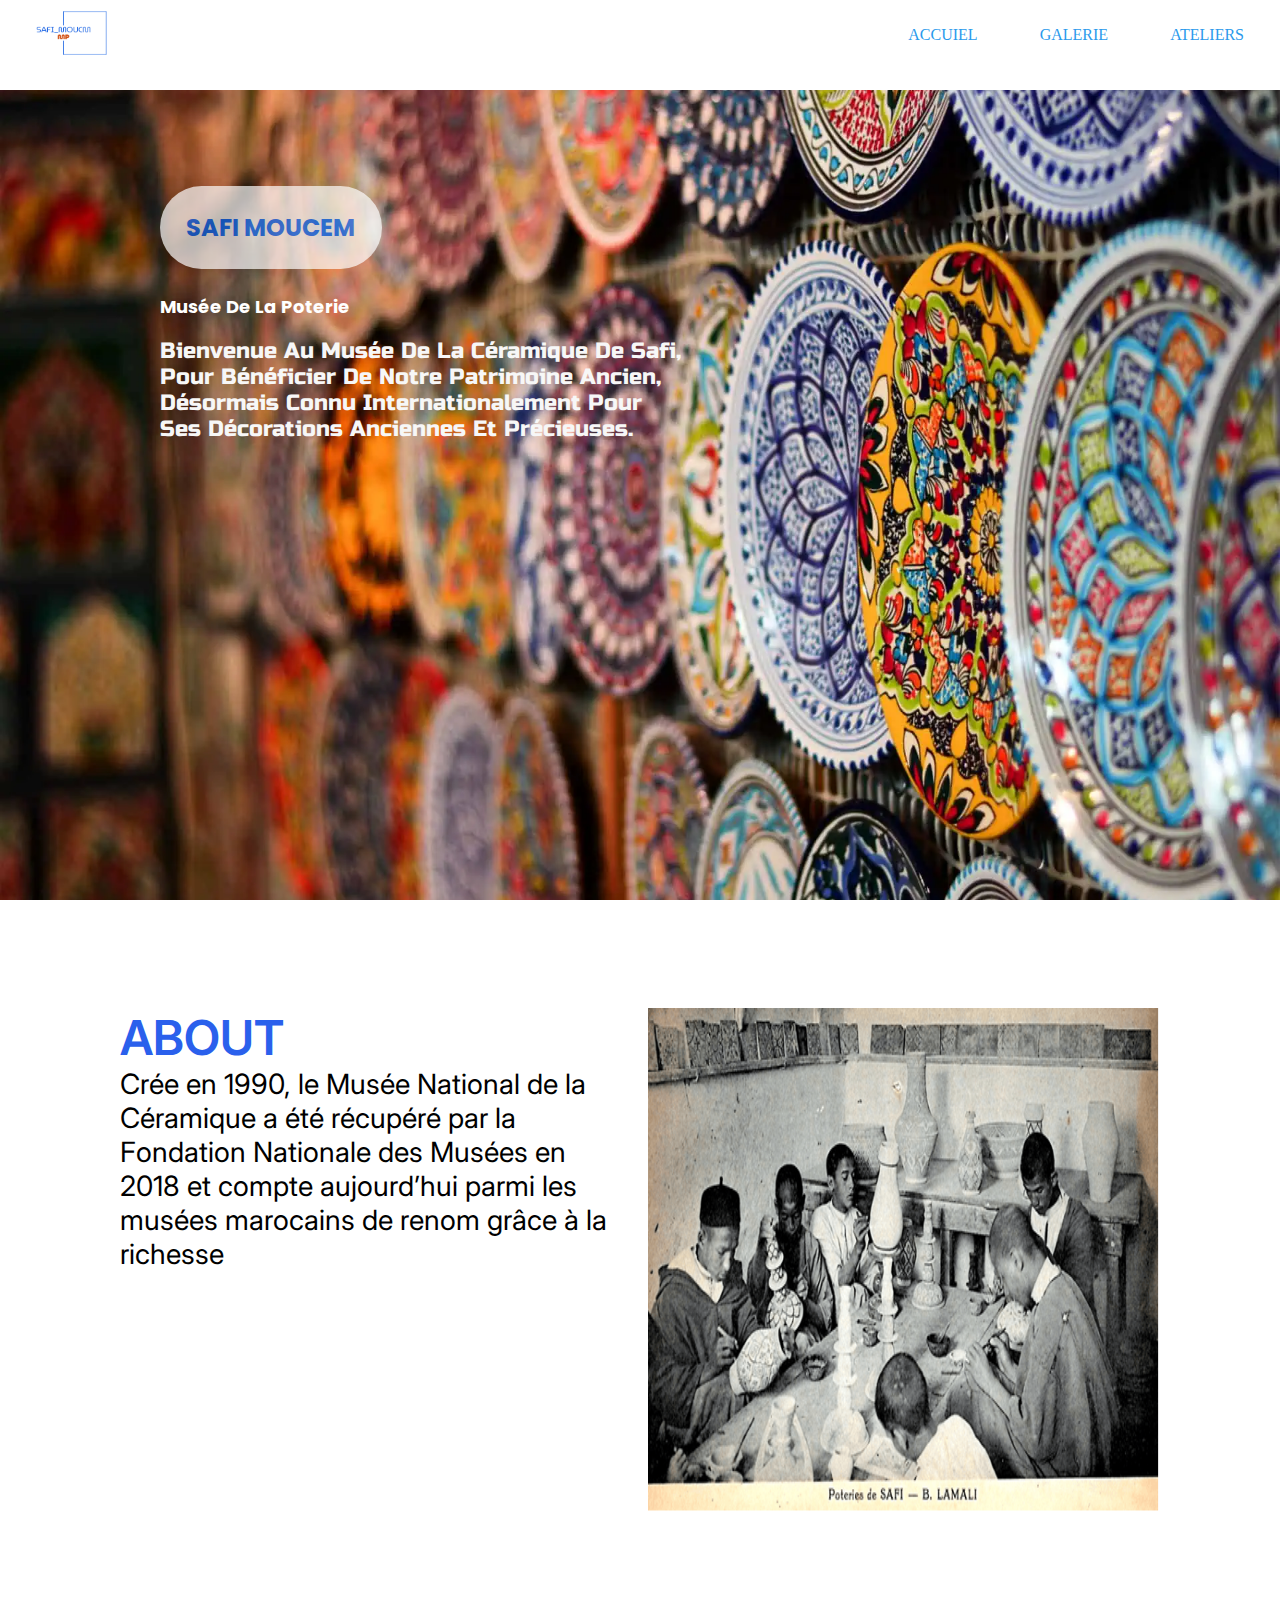
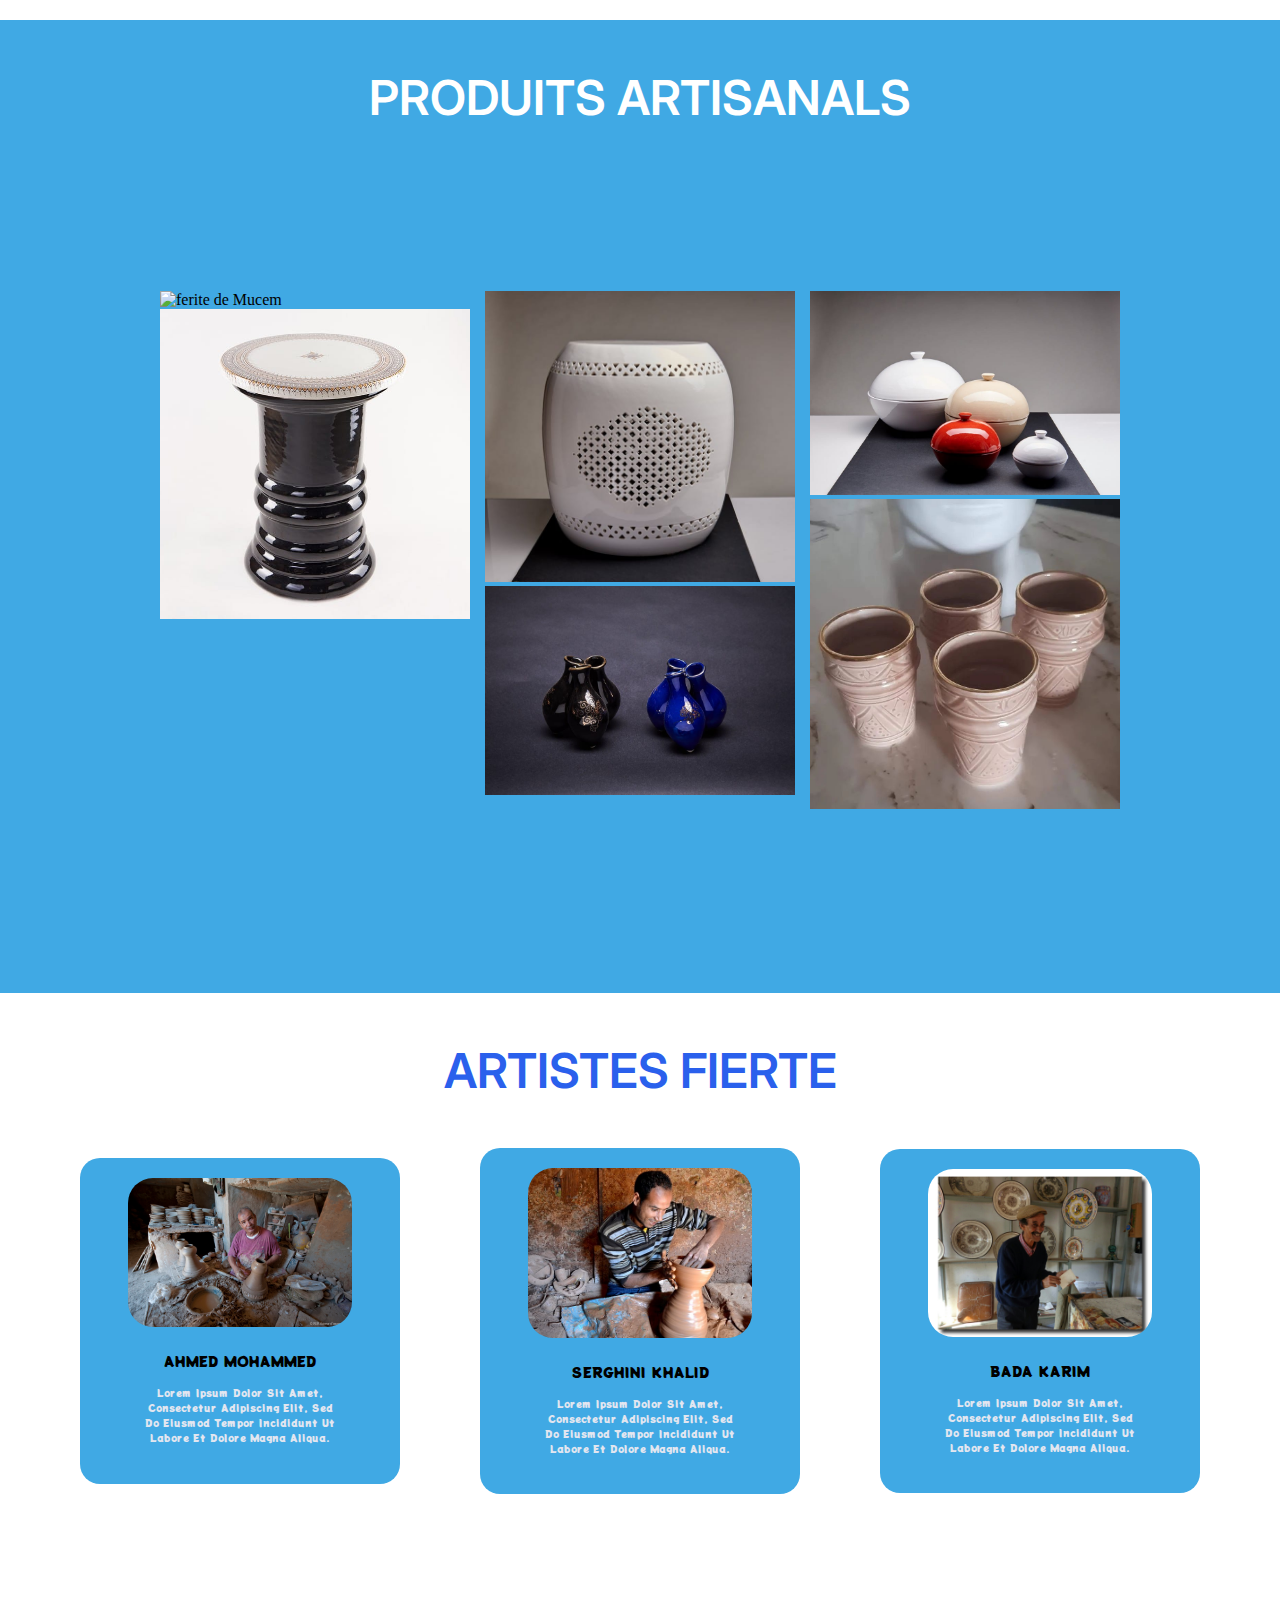
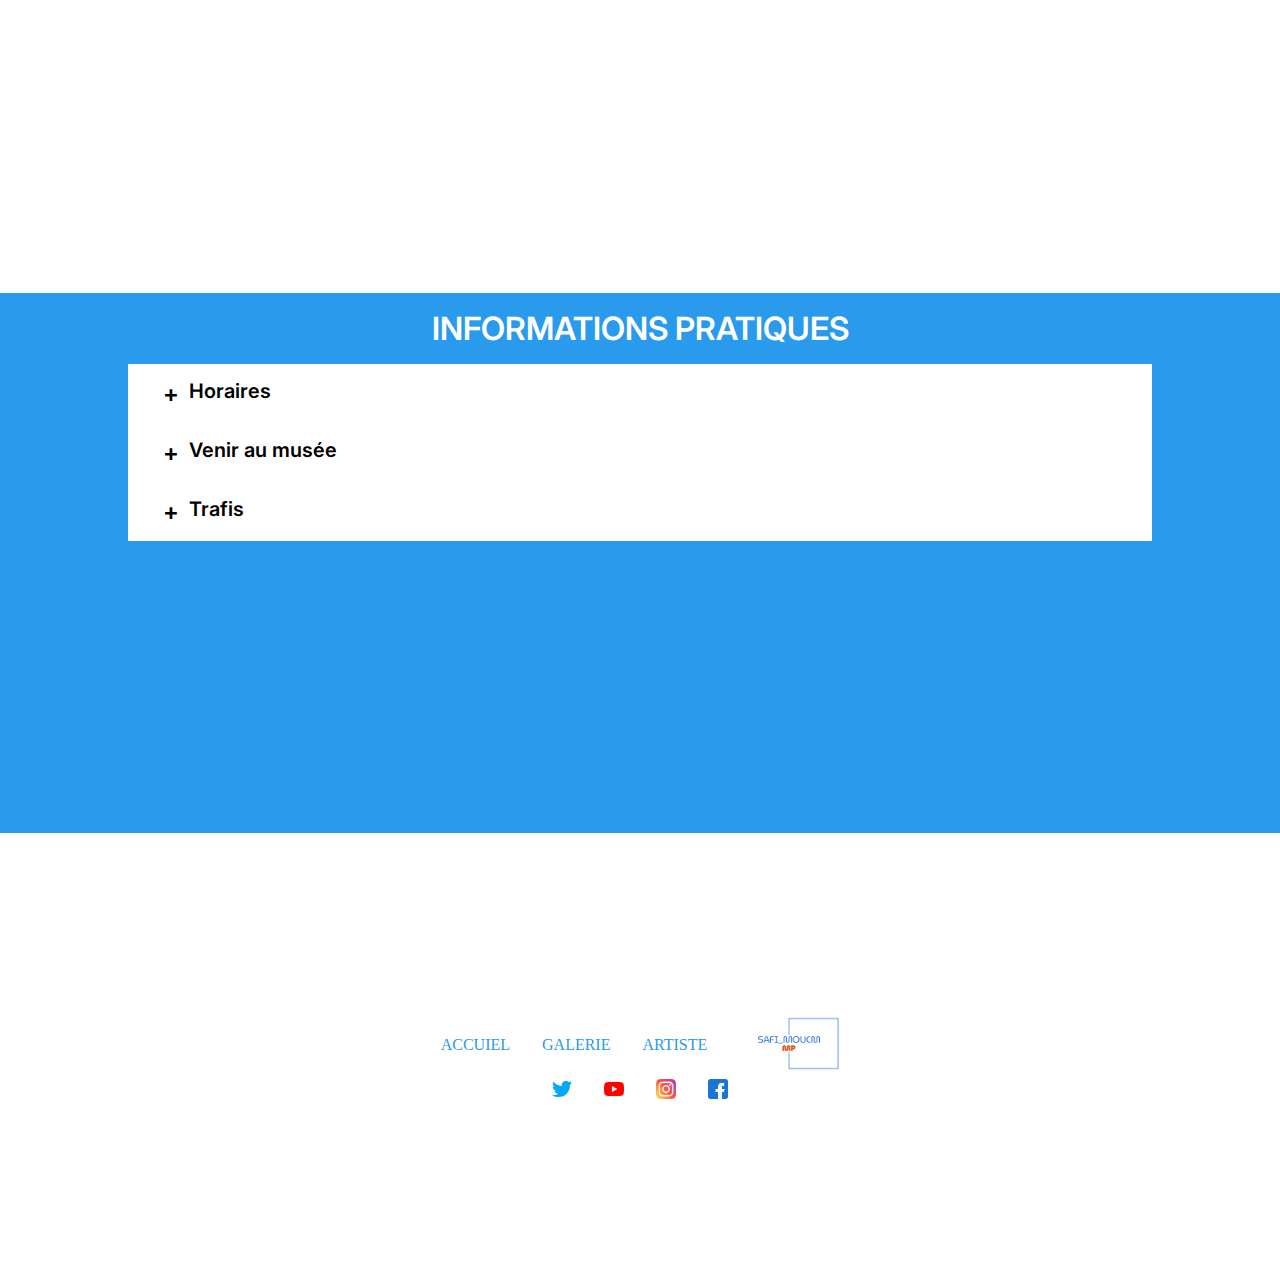
==== index.html @ 305fe62e "feist" ====
<!DOCTYPE html>
<html lang="en">
  <head>
    <meta charset="UTF-8" />
    <link rel="shortcut icon" href="IMG/logo.png" type="image/x-icon">
    <meta name="viewport" content="width=device-width, initial-scale=1.0" />
    <title>safi_MUCEM</title>
    <link rel="stylesheet" href="css/style.css" />
    <link
      href="https://fonts.googleapis.com/css?family=Inter"
      rel="stylesheet"
    />
    <link href='https://fonts.googleapis.com/css?family=Russo One' rel='stylesheet'>
    <link
      href="https://fonts.googleapis.com/css?family=Potta One"
      rel="stylesheet"
    />
  </head>
  <body>
    <!-- header -->
    <header>
      <nav class="navbar">
        <a href="#" class="nav-logo"
          ><img src="IMG/logo.png" alt="logo SAFI_MUCEM"
        /></a>
        <ul class="nav-menu">
          <li class="nav-item"><a href="index.html" class="nav-link">ACCUIEL</a></li>
          <li class="nav-item"><a href="galerie.html" class="nav-link">GALERIE</a></li>
          <li class="nav-item"><a href="attelier.html" class="nav-link">ATELIERS</a></li>
        </ul>
        <div class="hamburger">
          <span class="bar"></span>
          <span class="bar"></span>
          <span class="bar"></span>
        </div>
      </nav>
    </header>
    <!-- fin header -->
    <!-- section hero -->
    <section class="hero">
      <div class="container">
        <h1>SAFI MOUCEM</h1>
        <p>Musée de la Poterie</p>
        <p class="paragraphe">
            Bienvenue au Musée de la Céramique de Safi, pour bénéficier de notre patrimoine ancien,
             désormais connu internationalement pour ses décorations anciennes et précieuses.
        </p>
      </div>
    </section>
    <!-- fin section hero -->
    <!-- About -->
    <section class="About">
      <div>
        <h2>ABOUT</h2>
        <p class="about-1">
          Crée en 1990, le Musée National de la Céramique a été récupéré par la
          Fondation Nationale des Musées en 2018 et compte aujourd’hui parmi les
          musées marocains de renom grâce à la richesse
        </p>
      </div>
      
          <img src="IMG/safi_a.png" alt="Images de Artiste " />
      
    </section>
    <!-- fin About -->
    <!-- PRODUITS  ARTISANALS -->
    <section class="product">
      <h2>PRODUITS ARTISANALS</h2>
     
        <div class="container">
          <div class="imaageproduct">
              <img src="IMG/Coupe-à-Fruit-OR-XXX.jpg" alt="ferite de Mucem" >
              <img src="IMG/Mini-Table.jpg" alt="ferite de Mucem">
              <img src="IMG/Tabouret-Ajouré.jpg" alt="ferite de Mucem">
              <img src="IMG/Porte-Stylo-en-Or.jpg" alt="ferite de Mucem">
              <img src="IMG/Boite-de-Décoration.jpg"alt="ferite de Mucem" >
              <img src="IMG/ferite.jpg" alt="ferite de Mucem" >
          </div>
         </div>
     
    </section>
    <!-- fin PRODUITS  ARTISANALS -->
    <!-- ARTISTES FIERTE -->
    <section class="Artiste">
      <h2>ARTISTES FIERTE</h2>
      <div class="container-artiste">
        <div class="arts1">
          <img src="IMG/artiste 2.jpg" alt="Artiste Ahmed mohammed" />
          <h3>AHMED MOHAMMED</h3>
          <p>
            Lorem ipsum dolor sit amet, consectetur adipiscing elit, sed do
            eiusmod tempor incididunt ut labore et dolore magna aliqua.
          </p>
        </div>
        <div class="arts1">
          <img src="IMG/artiste.jpg" alt="Artiste Ahmed mohammed" />
          <h3>SERGHINI KHALID</h3>
          <p>
            Lorem ipsum dolor sit amet, consectetur adipiscing elit, sed do
            eiusmod tempor incididunt ut labore et dolore magna aliqua.
          </p>
        </div>
        <div class="arts1">
          <img src="IMG/artiste3.JPG" alt="Artiste Ahmed mohammed" />
          <h3>BADA KARIM</h3>
          <p>
            Lorem ipsum dolor sit amet, consectetur adipiscing elit, sed do
            eiusmod tempor incididunt ut labore et dolore magna aliqua.
          </p>
        </div>
      </div>
    </section>
    <!-- fin section ARTISTE -->
    <!--INFORMATIONS PRATIQUES  -->
    <section class="informatique">
      <h2>INFORMATIONS PRATIQUES</h2>
      <div class="accordion">
        <ul>
          <li>
            <input type="checkbox" name="accordion" id="frist" />
            <label for="frist">Horaires</label>
            <div class="content">
              <p>Ouvert du lundi au dimanche, de 10h à 18h. Fermé mardi.</p>
            </div>
          </li>
          <li>
            <input type="checkbox" name="accordion" id="second" />
            <label for="second">Venir au musée</label>
            <div class="content">
              <p>Rue Al Medina El Mounawara, Safi</p>
            </div>
          </li>
          <li>
            <input type="checkbox" name="accordion" id="there" />
            <label for="there">Trafis</label>
            <div class="content">
              <p>
                20 Dh pour les adultes <br />
                3 Dh pour les enfants <br />
                10 Dh pour les jeunes et les étudiants.
              </p>
            </div>
          </li>
        </ul>
      </div>
    </section>
    <!-- fin INFORMATIONS PRATIQUES -->
    <footer>
      <div class="content-footer">
        <div class="links">
          <div class="link">
            <a href="index.html">ACCUIEL</a>
          </div>
          <div class="link">
            <a href="galerie.html">GALERIE</a>
          </div>
          <div class="link">
            <a href="attelier.html">ARTISTE</a>
          </div>
          <div class="link">
            <a href=""><img src="IMG/logo.png" width="100" alt="Logo safi_MUCEM" /></a>
          </div>
        </div>
        <div class="socialmedia">
          <div class="icons">
            <img src="icons/twitter.png" alt="twiter" />
           
          </div>
          <div class="icons">
            <img src="icons/youtube.png" alt="twiter" />
          </div>
          <div class="icons">
            <img src="icons/instagram.png" alt="twiter" />
          </div>
          <div class="icons">
            <img src="icons/facebook.png" alt="twiter" />
          </div>
        </div>
      </div>
    
    </footer>
      <!-- fin footer -->
  </body>
</html>
---- css/style.css ----
@import url('https://fonts.googleapis.com/css2?family=Acme&family=Lexend:wght@700&family=PT+Serif&family=Poppins:ital,wght@0,300;0,400;0,700;1,400;1,600;1,700&display=swap');
*{
    margin: 0;
    padding: 0;
    box-sizing: border-box;
}
/* header */
header {

    background-color: #ffff;
}
nav ul li {
    list-style: none;
}
a{
    color: #2A9AEC;
    text-decoration: none;
}
.navbar{
    min-height:70px ;
    display: flex;
    justify-content: space-between;
    align-items: center;
    padding: 0 1.25em;

}
.nav-logo img{
width: 10%;
}
.nav-menu{
    display: flex;
    justify-content: space-between;
    align-items: center;
    gap: 1.88em;
    /* background-color: #fff; */
}
nav ul li a {
    transition:  0.7s ease-in-out;
    padding: 8px 1em; 
}


.hamburger{
    display: none;
    cursor: pointer;
}
.bar{
    display: block;
    width: 25px;
    height: 3px;
    margin: 5px auto;
    -webkit-transition:all 0.3s ease-in-out;
    transition: all 0.3s ease-in-out;
    background-color:#40A9E4;
}

    /* section hero */
    .hero{
        /* background-image:linear-gradient(rgb(0,0,0,0.4),rgb(0,0,0,0.8)),url(IMG/rabat-souk.webp); */
         background-image: url(/IMG/rabat-souk.webp);
        background-repeat: no-repeat;
        background-size: cover;
        background-position: center;
        width: 100%;
        height: 90vh;
        
     
       
    }
    .container{
     /* background-color: #2A9AEC; */
     padding:6em 4em;

 
    }
    .container h1{
        display: inline-block;
            color: #0B6DFF;
            font-family:'Poppins';
            font-size: 1.5em;
            font-weight: 700;
            text-transform: capitalize;
            border-radius: 81px;
            opacity: 0.69; 
            background: #FFF;
           padding: 1em 1.1em;
            margin-bottom: 1em;
    }
    .container p{
        color: #FFF;
        font-family: 'Poppins';
        font-size: 18px;
        font-weight: 700;
        text-transform: capitalize;
        margin-bottom: 1em;
    }
    .container .paragraphe{
        color: #F7F7F7;
        font-family: 'Russo One';
        font-size: 22px;
        font-weight: 400;
        text-transform: capitalize;
        width: 527px;
                
    }
/* About */
.About{
    width: 100%;
    height: 80vh;
    display: flex;
    justify-content: center;
    align-items: center;
    gap: 1rem;
}
.About div{
    width: 40%;
    height: 70%;
}
.About div p {
   
    color: #000;
    font-family: Inter;
    font-size: 28px;
    font-style: normal;
    font-weight: 400;
    line-height: normal;
    
}
.About div h2{
    color: #2A60EC;
    font-family: 'Inter';
    font-size: 3em;
    font-weight: 600;
}


.About img{

    display: block;
    width: 40%;
    height: 70%;
} 
/* PRODUITS  ARTISANALS   */
.product{
    width: 100%;
    height: auto;
    background-color:#40A9E4 ;
   padding-bottom: 5%;
}
.product h2{
    text-align: center;
    color: #ffff;
    font-family: 'Inter';
    font-size: 3em;
    font-weight: 600;
    padding-top: 1em;
    padding-bottom: 1em;

}
.container{
    max-width:  85%;
    margin: 20px auto;
}
.container .imaageproduct{
    columns: 3 250px;
    gap:15px;
}
.container  .imaageproduct img{
    width: 100%;
} 




/* Artiste */
.Artiste{
    width: 100%;
    height: 100vh;

}
.Artiste h2{
    text-align: center;
    color: #2A60EC;
    font-family: 'Inter';
    font-size: 3em;
    font-weight: 600;
    padding: 1em 0;
    
   
}
.container-artiste{
    display: flex;
    justify-content: space-evenly;
    align-items: center;
    flex-wrap: wrap;

}
.container-artiste .arts1{
    background-color: #40A9E4;
    text-align: center;
    border-radius: 20px;
    width: 25%;
}
.container-artiste .arts1 img{
    width: 70%;
    border-radius: 25px;
    margin: 20px auto;
   
}
.container-artiste .arts1 h3{
    color: #000;
    font-family: Potta One;
    font-size: 14px;
    font-weight: 400;
    text-transform: capitalize;
    margin-bottom: 1em;
}
.container-artiste .arts1 p{
    color: #E2E6F0;
    font-family:'Potta One';
    font-size: 10px;
    font-weight: 400;
    text-transform: capitalize;
    width: 200px;
    margin:0 auto ;
    padding-bottom: 12%;
}
/* INFORMATIONS PRATIQUES */
.informatique{
    background-color: #2A9AEC;
     height: 60vh; 
    width: 100%;
 
}
.informatique h2{
    color: #FFF;
    text-align: center;
    font-family: 'Inter';
    font-size: 2em;
    font-weight: 600;
    padding: 0.5em;
   
}
.accordion{
    background-color: #FFF;
    width: 80%;
    margin: 0 auto;
}
.accordion li{
    list-style: none;
    width: 100%;
    padding: 15px;
}
.accordion li label {
    color: #000;
    font-family: 'Inter';
    font-size: 20px;
    font-weight: 600;
    padding: 0 20px;
    display: flex;
     cursor: pointer;
}
.accordion li  label::before{
    content: '+';
    margin-right: 10px;
    font-size: 24px;
    font-weight: 600;
}
input[type="checkbox"]{
display: none;
}
.accordion .content {
color: #000;
font-family: 'Inter';
font-size: 12px;
font-weight: 600;
max-height: 0;
overflow: hidden;
transition: max-height 0.2s, padding 0.5s;
}

.accordion input[type="checkbox"]:checked + label + .content {
max-height: 400px;
padding: 10px 10px 20px;
}
.accordion input[type="checkbox"]:checked + label::before{
content: '-';
}
/* fin informatique */
/* footer */
footer{
    width: 100%;
    height: 50vh;
    display: flex;
     justify-content: center;
     align-items: center;
}

.content-footer .links{
 display: flex;
 justify-content: center;
 gap: 32px;
 align-items: center;

}

.socialmedia {
    display: flex;
    align-items: center;
    justify-content: center;
    gap: 2em;
}
 .socialmedia .icons img{
        width: 20px;
    }
    @media (max-width: 768px)     {
           /* NAV */
        .hamburger{
            display: block;
        }
        /* .hamburger.active .bar:nth-child(2){
            opacity: 0;
        }
        .hamburger.active .bar:nth-child(1){
         transform: translateY(8px) rotate(45deg);
        }
        .hamburger.active .bar:nth-child(3){
            transform: translateY(-8px) rotate(-45deg);
        } */
          .nav-menu {
            position: fixed;
            left: -100%;
            top: 70px;
            gap: 0;
            flex-direction: column;
            background-color: #262626;
            width: 100%;
            text-align: center;
            transition: 0.3s;
            z-index: 10000;
        }
        .nav-logo img{
            width: 25%;
            }
        .nav-item {
            margin:1em 0;
        }
    
        .nav-menu.active {
            left: 0;
        }
        /* HERO */
        .hero{
            background-image:linear-gradient(rgb(0,0,0,0.4),rgb(0,0,0,0.8)),url(/IMG/rabat-souk.webp);
               height: auto;
        }
        .container{
            /* background-color: #2A9AEC; */
            text-align: center;
            width: 100%;
           }
           .container h1{
            padding: 0.2em 0.4em;
            margin-bottom: 0.2em;
           }
           .container p{
            margin-bottom: 0.5em;
            font-size: 12px;
           }
           .container .paragraphe{
            font-size: 17px;
            /* padding-right: 33%; */
            width: auto;
                    
        }
           /* ABOUT */
           .About{
            flex-direction: column;
            height: auto;
            width: 100%;
            text-align: center;
           }
           .About div{
            width: 70%;
           
        }
        /* PRODUITS  ARTISANALS */
        .product{
            height: auto;
           padding-bottom: 2%;
        }
        .product h2{
         
            padding-bottom: 0;
        
        }
        .container{
            margin: 0 auto;
        }
     
     
        /* ARTISTE */
        .Artiste{
             
            height: auto;
            padding-bottom: 2%;
        
        }
        .Artiste h2{
            padding-bottom: 8px;
        }
        .container-artiste{
             flex-direction: column; 
            gap: 32px;
            width: 100%;
            
               
            
            
        }
        .container-artiste .arts1{
            width: 60%;

        }
        .container-artiste .arts1 p{
         
            font-size: 13px;
          
            width: 80%;
         
        }
          /* INFORMATIONS PRATIQUES */
    .informatique{
       
        height: auto;
        width: 100%;
        padding-bottom: 5%;
        margin: 5%  0;
    }
    /* footer */
    .content-footer .links{
        height: auto;
        flex-direction: column;
        margin-top: 2em;
        padding-top: 5em;
    
    }
    .socialmedia .icons{
        height: auto;
        padding-top: 1em;
        padding-bottom: 2em;
        margin-bottom: 1em;
    }
}
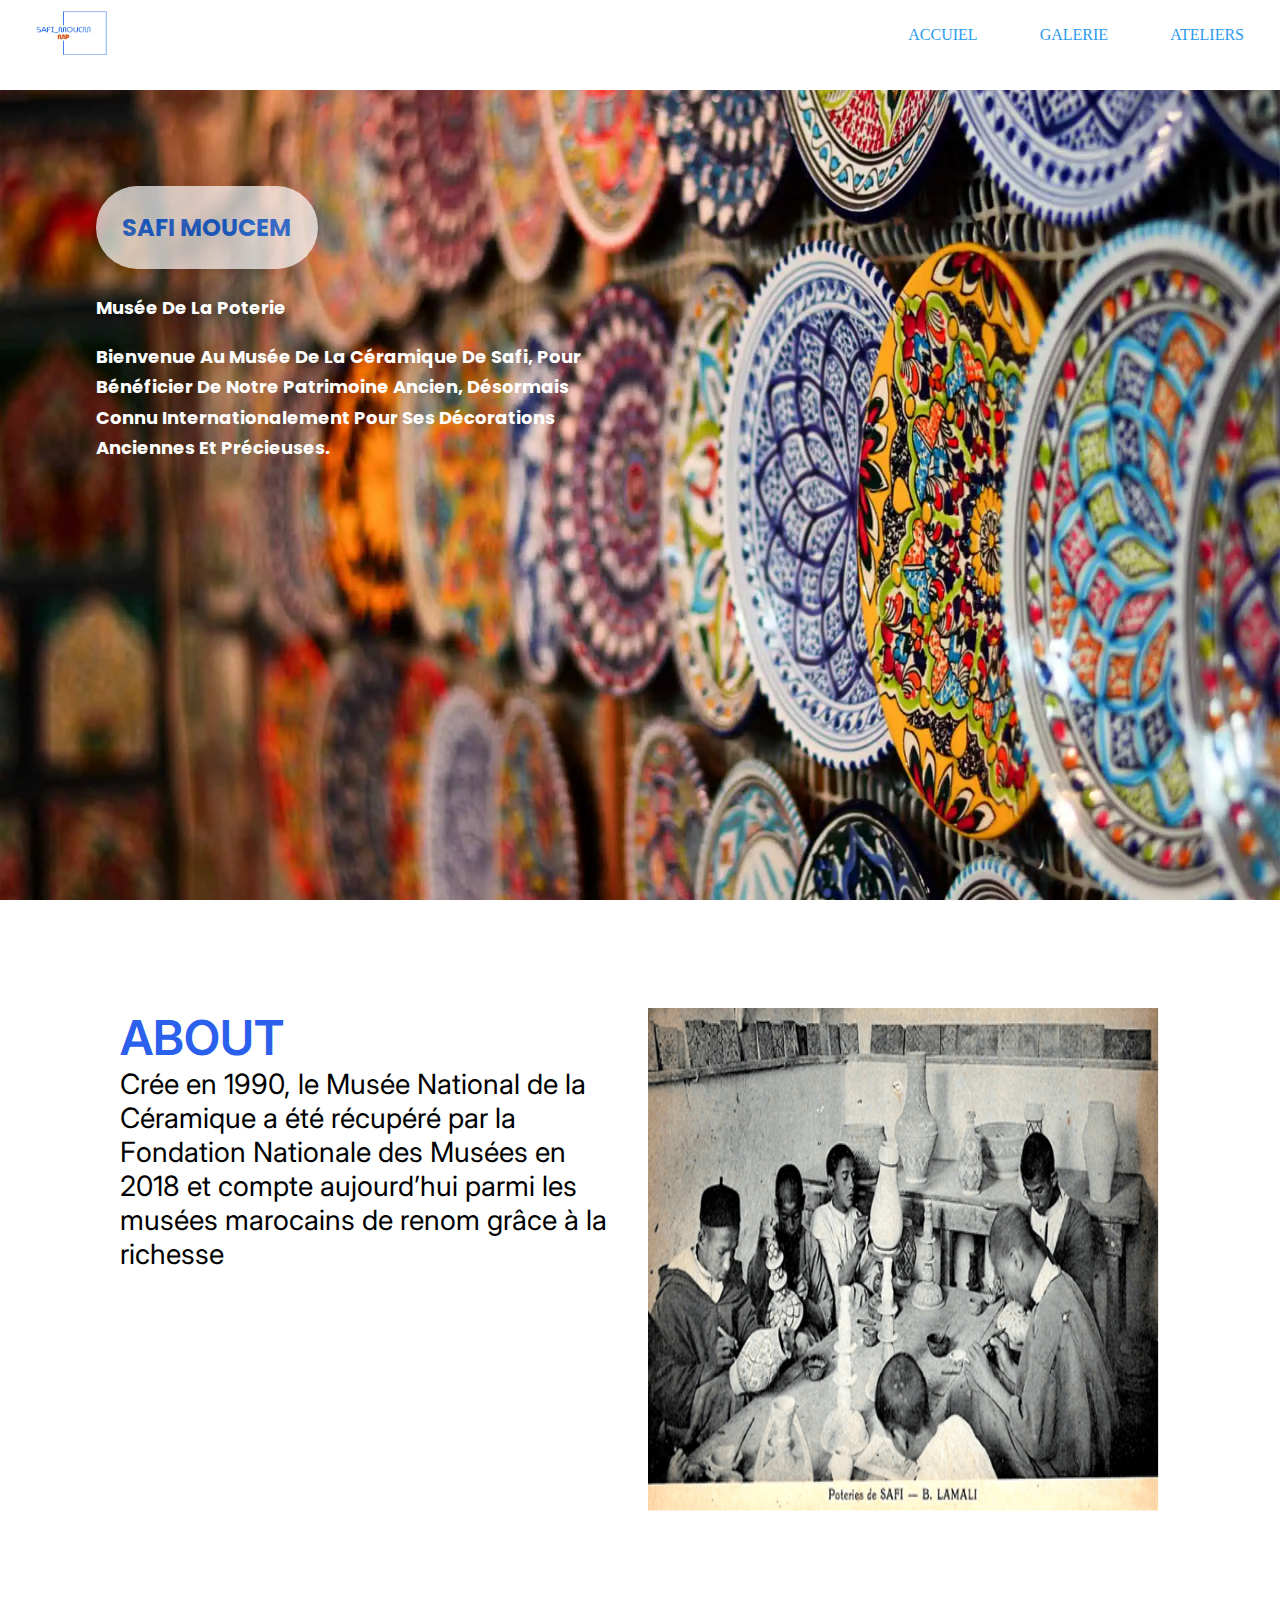
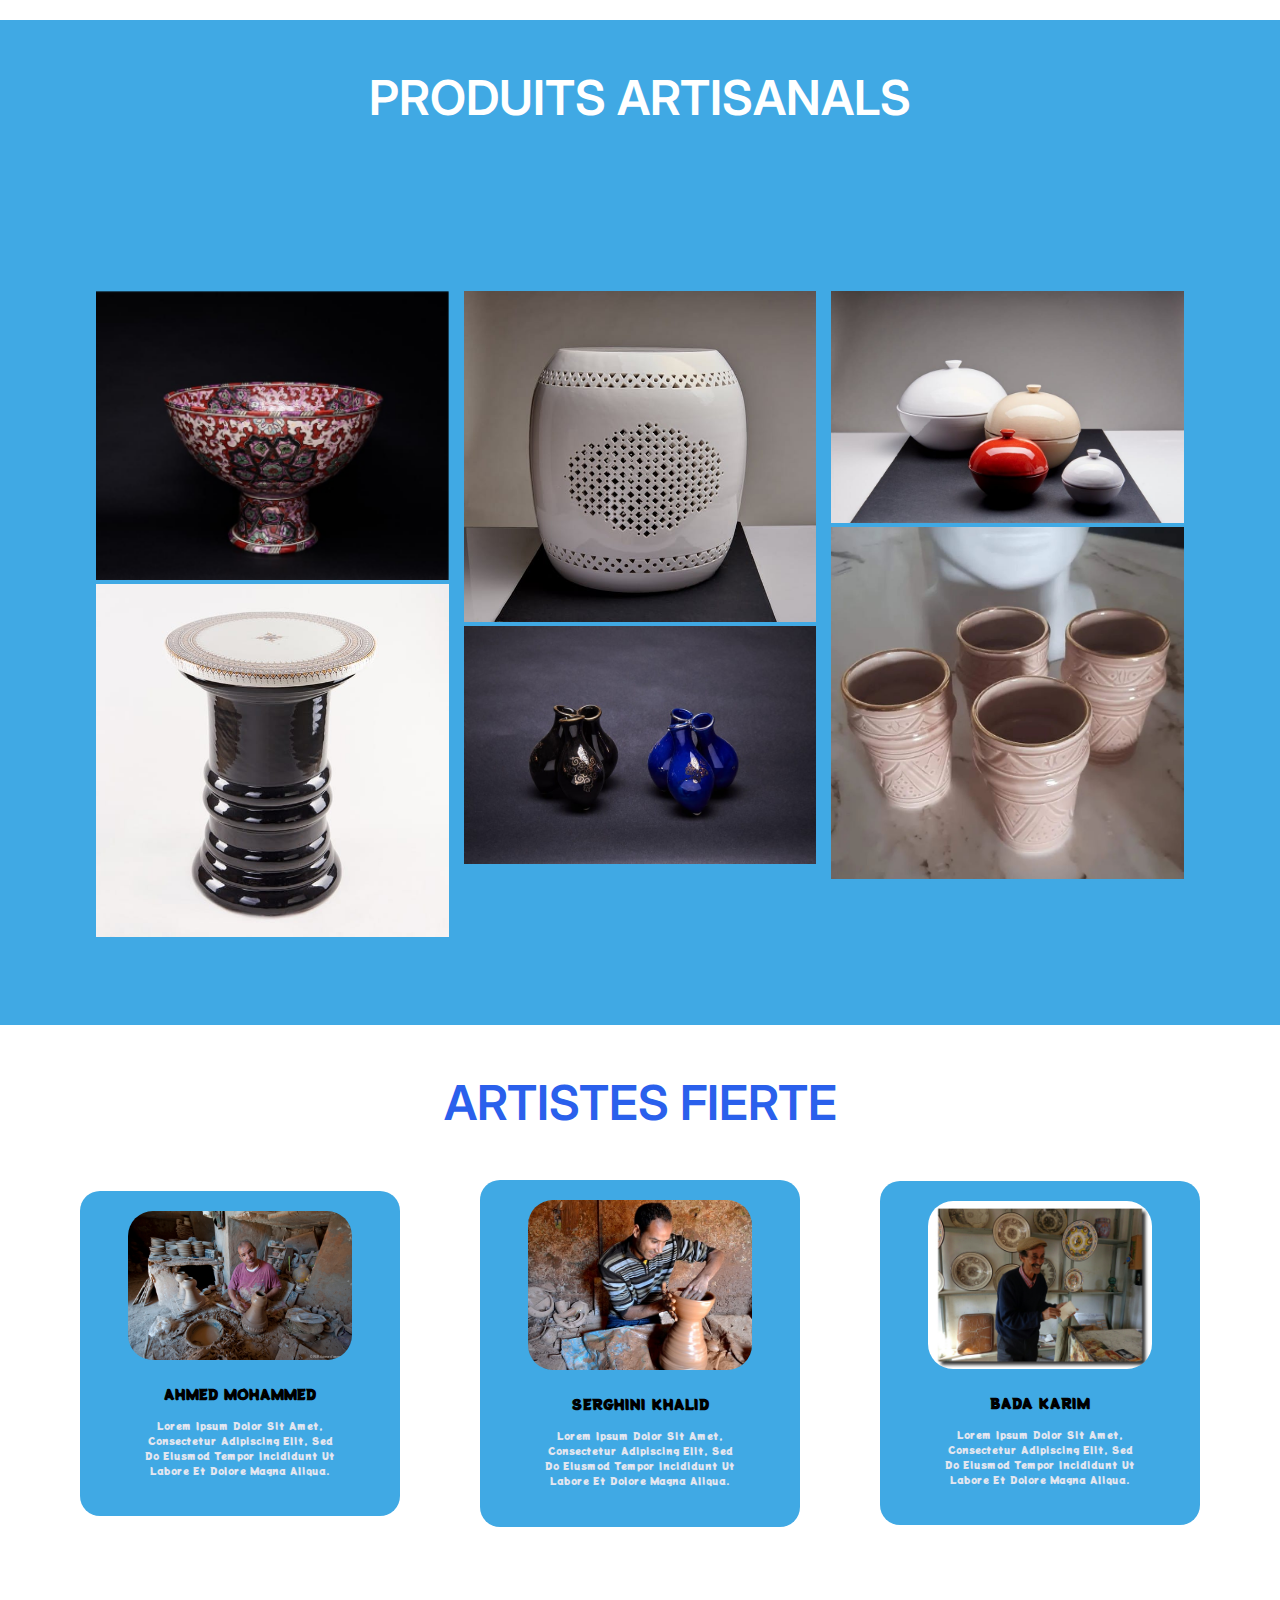
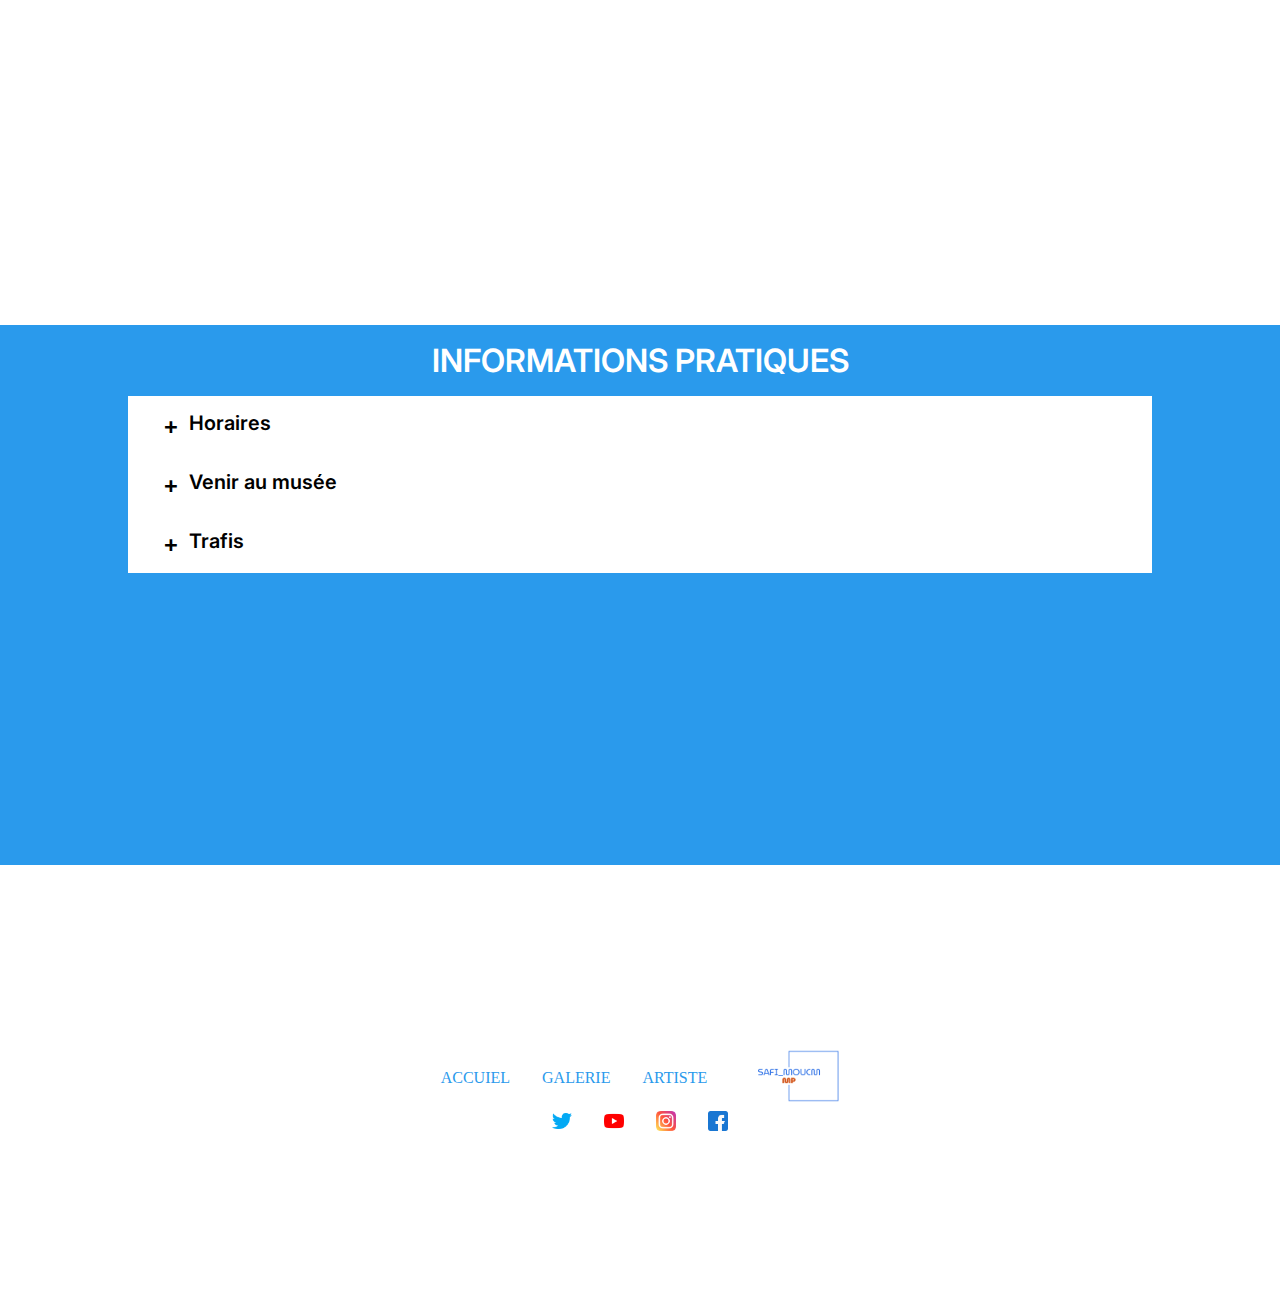
==== commit 7fea1ad9: "MODIFIER PAGES CSS" ====
--- a/index.html
+++ b/index.html
@@ -69,7 +69,7 @@
      
         <div class="container">
           <div class="imaageproduct">
-              <img src="IMG/Coupe-à-Fruit-OR-XXX.jpg" alt="ferite de Mucem" >
+              <img src="IMG/Coupe-à-Fruit-OR-XXXIMG.png" alt="ferite de Mucem" >
               <img src="IMG/Mini-Table.jpg" alt="ferite de Mucem">
               <img src="IMG/Tabouret-Ajouré.jpg" alt="ferite de Mucem">
               <img src="IMG/Porte-Stylo-en-Or.jpg" alt="ferite de Mucem">
--- a/css/style.css
+++ b/css/style.css
@@ -69,8 +69,8 @@
        
     }
     .container{
-     /* background-color: #2A9AEC; */
-     padding:6em 4em;
+
+     padding:6em 0 0;
 
  
     }
@@ -94,8 +94,9 @@
         font-weight: 700;
         text-transform: capitalize;
         margin-bottom: 1em;
-    }
-    .container .paragraphe{
+        line-height: 170%;
+    }
+ .paragraphe{
         color: #F7F7F7;
         font-family: 'Russo One';
         font-size: 22px;
@@ -193,7 +194,7 @@
     display: flex;
     justify-content: space-evenly;
     align-items: center;
-    flex-wrap: wrap;
+    /* flex-wrap: wrap; */
 
 }
 .container-artiste .arts1{
@@ -210,9 +211,9 @@
 }
 .container-artiste .arts1 h3{
     color: #000;
-    font-family: Potta One;
+    font-family:'Potta One';
     font-size: 14px;
-    font-weight: 400;
+    font-weight: 700;
     text-transform: capitalize;
     margin-bottom: 1em;
 }
@@ -352,13 +353,15 @@
         }
         /* HERO */
         .hero{
-            background-image:linear-gradient(rgb(0,0,0,0.4),rgb(0,0,0,0.8)),url(/IMG/rabat-souk.webp);
-               height: auto;
+            background-image:linear-gradient(rgb(0,0,0,0.4),rgb(0,0,0,0.8)),url(../IMG/rabat-souk.webp);
+               height: 80vh;
         }
         .container{
-            /* background-color: #2A9AEC; */
+           
+            padding: 7em 0 0;
             text-align: center;
             width: 100%;
+            height: 100%;
            }
            .container h1{
             padding: 0.2em 0.4em;
@@ -366,12 +369,13 @@
            }
            .container p{
             margin-bottom: 0.5em;
-            font-size: 12px;
-           }
-           .container .paragraphe{
+            font-size: 1em;
+           }
+         .paragraphe{
             font-size: 17px;
             /* padding-right: 33%; */
-            width: auto;
+            width: 80%;
+            margin: 0 auto;
                     
         }
            /* ABOUT */
@@ -383,15 +387,22 @@
            }
            .About div{
             width: 70%;
-           
-        }
+          
+        }
+        .About div h2{
+            padding: 1em 0 0.4em;
+            font-size: 2.8em;
+           }
+           .About img{
+            width: 70%;
+           }
         /* PRODUITS  ARTISANALS */
         .product{
             height: auto;
            padding-bottom: 2%;
         }
         .product h2{
-         
+            font-size: 2.8em;
             padding-bottom: 0;
         
         }
@@ -409,6 +420,8 @@
         }
         .Artiste h2{
             padding-bottom: 8px;
+
+            font-size: 2.8em;
         }
         .container-artiste{
              flex-direction: column; 
@@ -436,7 +449,11 @@
         height: auto;
         width: 100%;
         padding-bottom: 5%;
-        margin: 5%  0;
+        margin: 5% 0 0;
+    } 
+    .informatique h2 {
+        font-size: 2.5em;
+
     }
     /* footer */
     .content-footer .links{
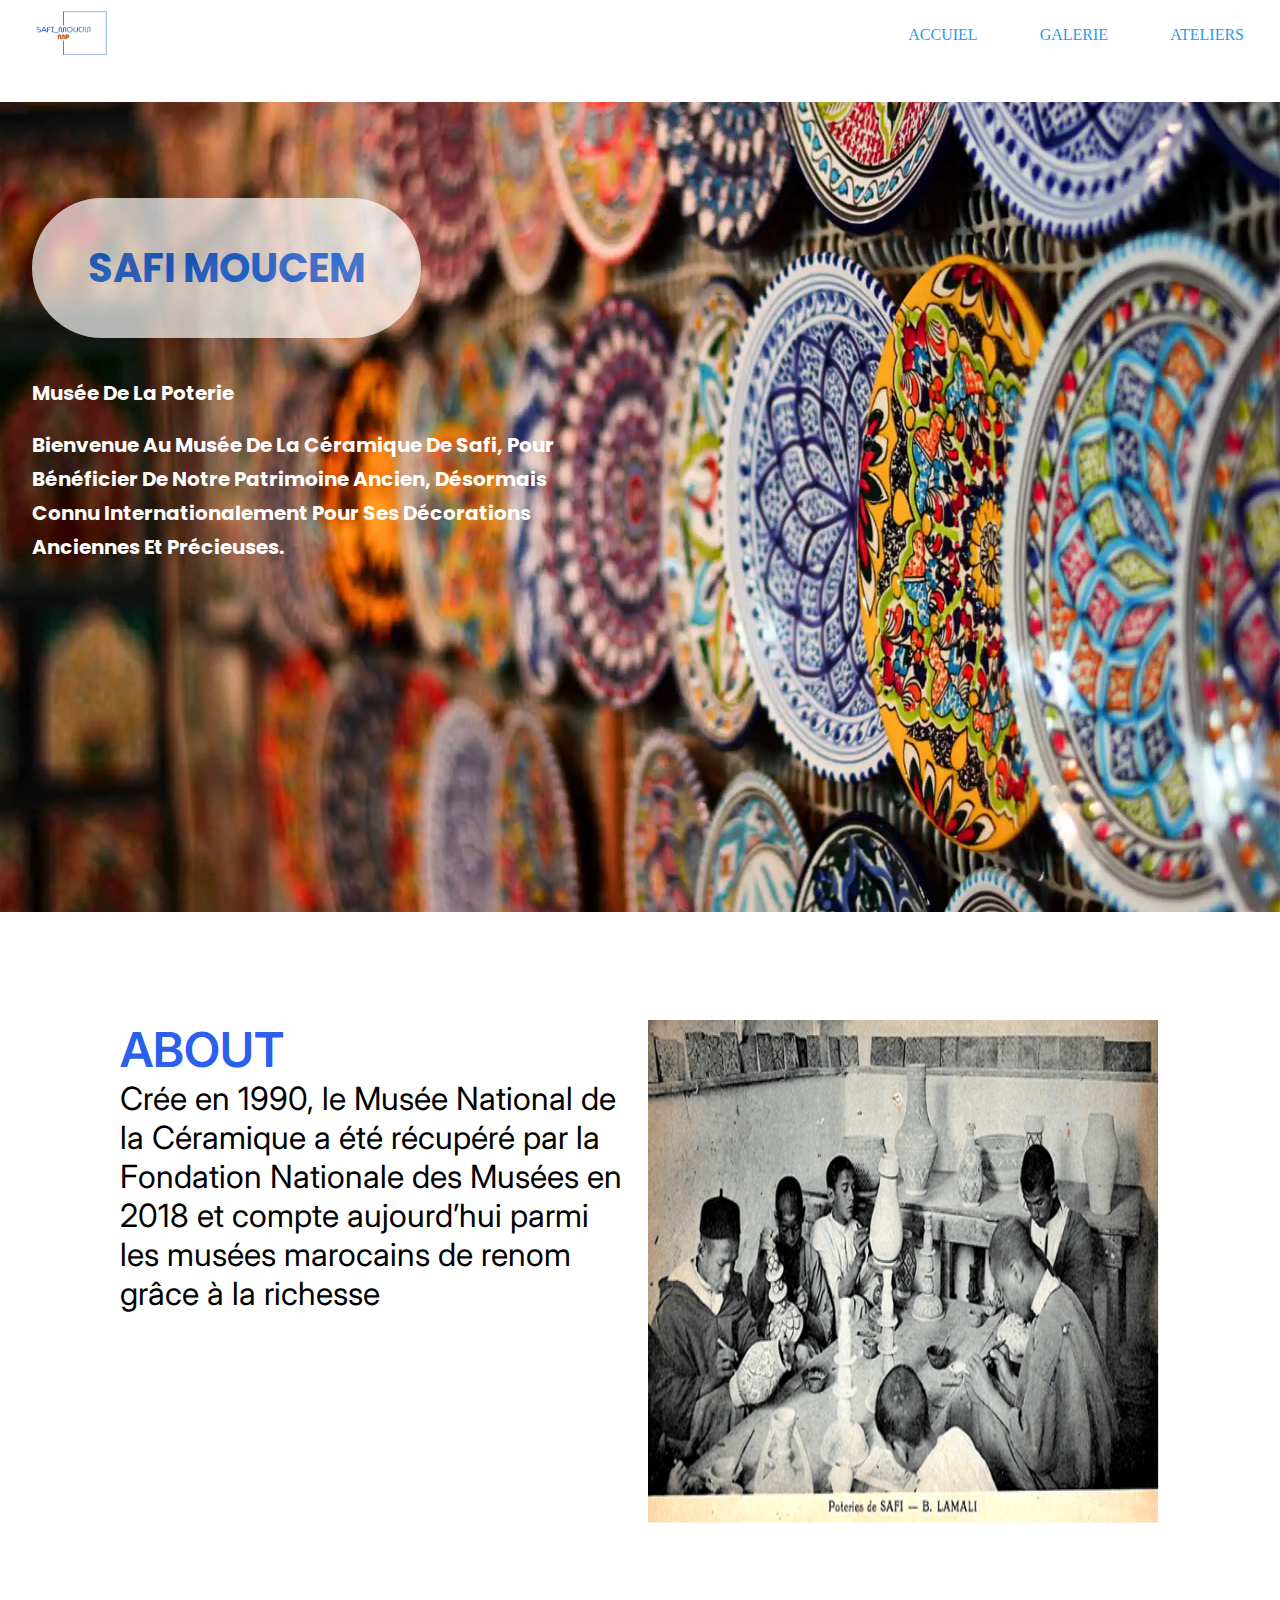
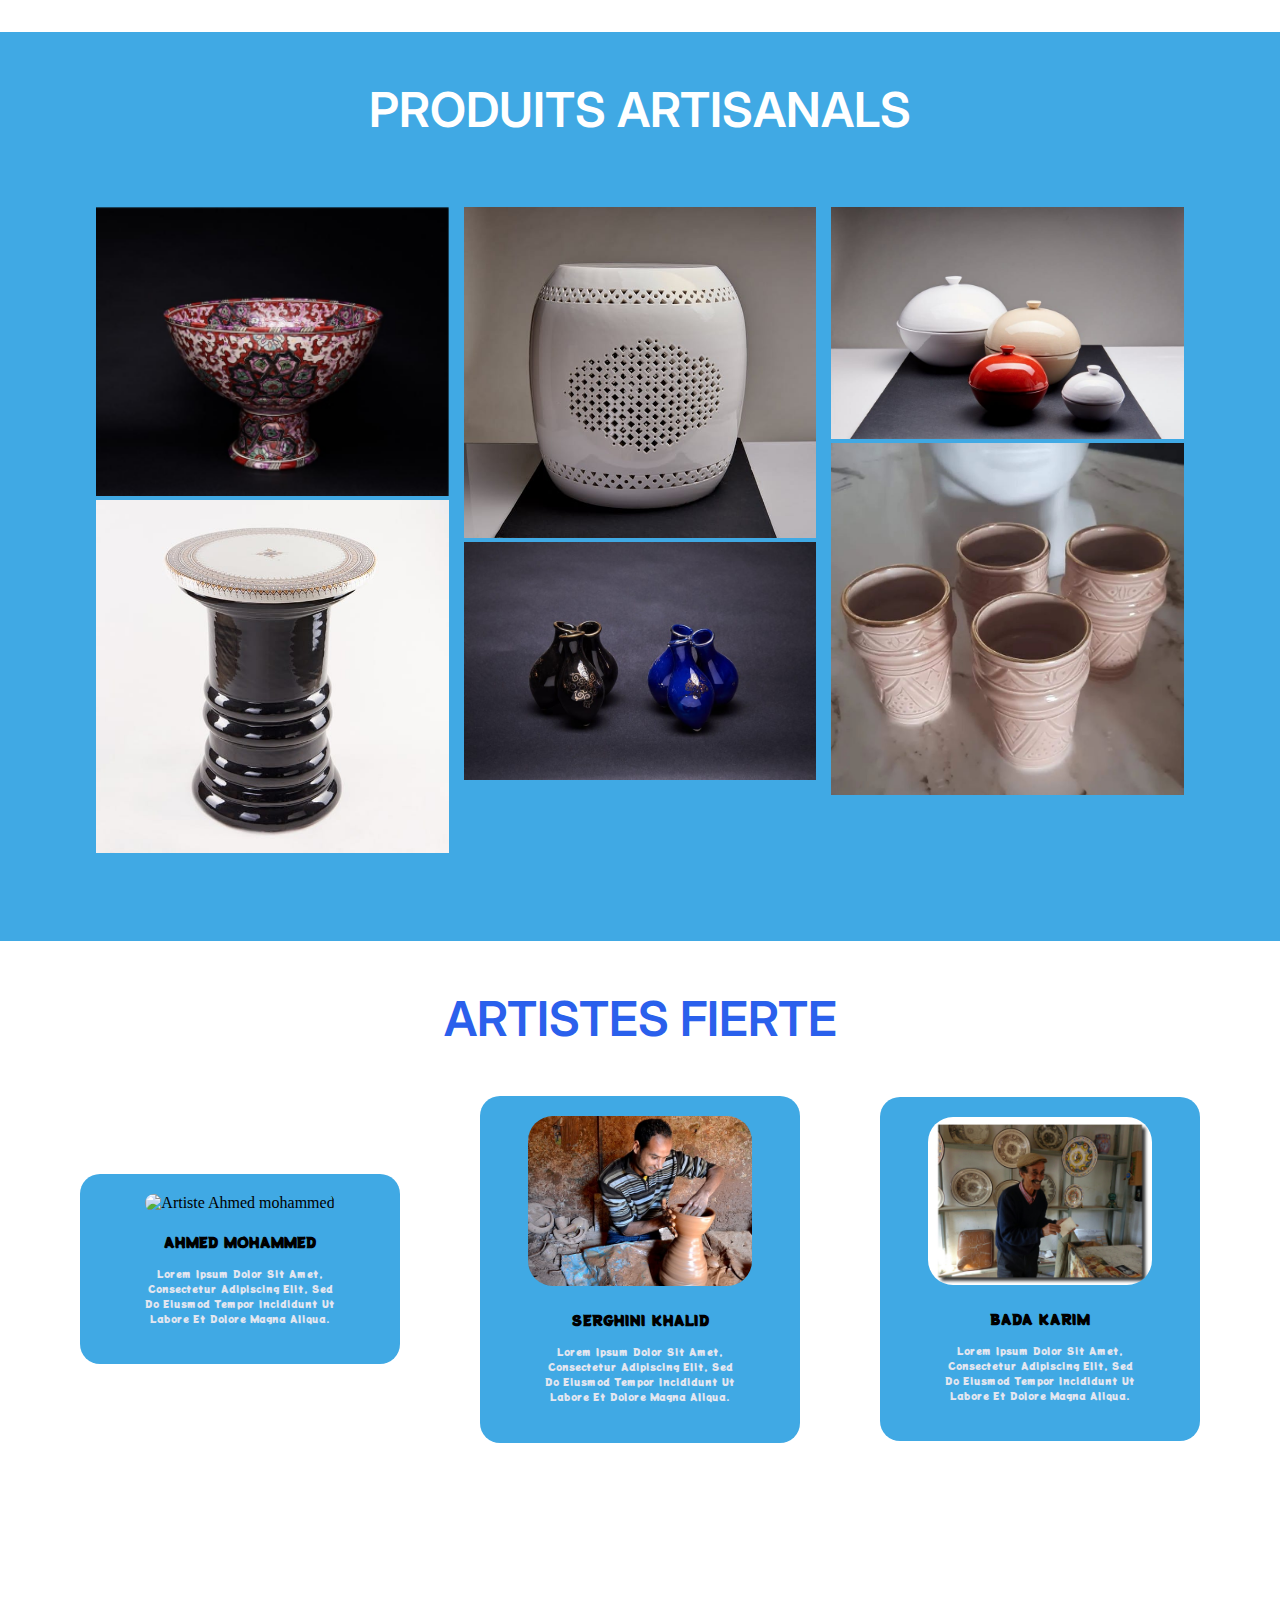
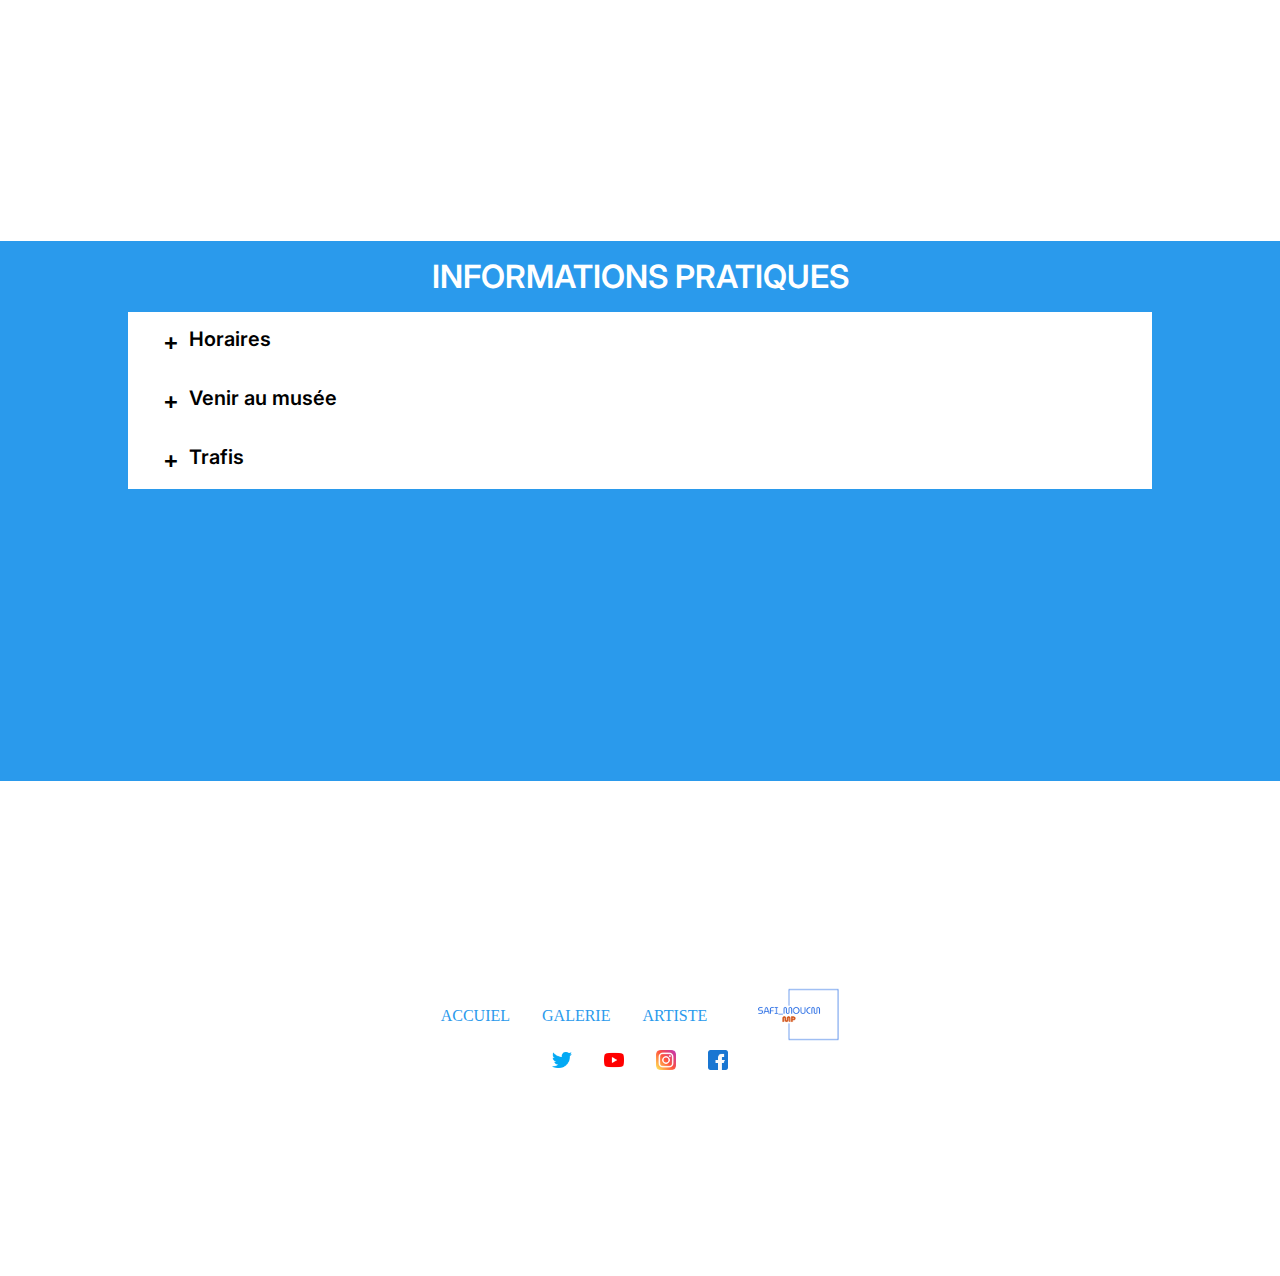
==== commit bcfb45fa: "LINK CSS MODIFIER" ====
--- a/index.html
+++ b/index.html
@@ -1,20 +1,15 @@
 <!DOCTYPE html>
 <html lang="en">
   <head>
-    <meta charset="UTF-8" />
+    <meta charset="UTF-8"/>
     <link rel="shortcut icon" href="IMG/logo.png" type="image/x-icon">
     <meta name="viewport" content="width=device-width, initial-scale=1.0" />
     <title>safi_MUCEM</title>
     <link rel="stylesheet" href="css/style.css" />
-    <link
-      href="https://fonts.googleapis.com/css?family=Inter"
-      rel="stylesheet"
-    />
-    <link href='https://fonts.googleapis.com/css?family=Russo One' rel='stylesheet'>
-    <link
-      href="https://fonts.googleapis.com/css?family=Potta One"
-      rel="stylesheet"
-    />
+    <link href="https://fonts.googleapis.com/css?family=Inter" rel="stylesheet">
+    <link href="https://fonts.googleapis.com/css?family=Russo+One" rel="stylesheet">
+    <link href="https://fonts.googleapis.com/css?family=Potta+One" rel="stylesheet">
+    
   </head>
   <body>
     <!-- header -->
@@ -73,7 +68,7 @@
               <img src="IMG/Mini-Table.jpg" alt="ferite de Mucem">
               <img src="IMG/Tabouret-Ajouré.jpg" alt="ferite de Mucem">
               <img src="IMG/Porte-Stylo-en-Or.jpg" alt="ferite de Mucem">
-              <img src="IMG/Boite-de-Décoration.jpg"alt="ferite de Mucem" >
+              <img src="IMG/Boite-de-Décoration.jpg" alt="ferite de Mucem" >
               <img src="IMG/ferite.jpg" alt="ferite de Mucem" >
           </div>
          </div>
@@ -85,7 +80,7 @@
       <h2>ARTISTES FIERTE</h2>
       <div class="container-artiste">
         <div class="arts1">
-          <img src="IMG/artiste 2.jpg" alt="Artiste Ahmed mohammed" />
+          <img src="IMG/artiste2.jpg" alt="Artiste Ahmed mohammed" />
           <h3>AHMED MOHAMMED</h3>
           <p>
             Lorem ipsum dolor sit amet, consectetur adipiscing elit, sed do
@@ -116,24 +111,24 @@
       <h2>INFORMATIONS PRATIQUES</h2>
       <div class="accordion">
         <ul>
-          <li>
-            <input type="checkbox" name="accordion" id="frist" />
-            <label for="frist">Horaires</label>
-            <div class="content">
+          <li class="faq-item">
+            <!-- <input type="checkbox" name="accordion" id="frist" /> -->
+            <label  class="question">Horaires</label>
+            <div class="content answer">
               <p>Ouvert du lundi au dimanche, de 10h à 18h. Fermé mardi.</p>
             </div>
           </li>
-          <li>
-            <input type="checkbox" name="accordion" id="second" />
-            <label for="second">Venir au musée</label>
-            <div class="content">
+          <li class="faq-item">
+            <!-- <input type="checkbox" name="accordion" id="second" /> -->
+            <label  class="question">Venir au musée</label>
+            <div class="content answer">
               <p>Rue Al Medina El Mounawara, Safi</p>
             </div>
           </li>
-          <li>
-            <input type="checkbox" name="accordion" id="there" />
-            <label for="there">Trafis</label>
-            <div class="content">
+          <li class="faq-item">
+            <!-- <input type="checkbox" name="accordion" id="there" /> -->
+            <label  class="question">Trafis</label>
+            <div class="content answer">
               <p>
                 20 Dh pour les adultes <br />
                 3 Dh pour les enfants <br />
@@ -180,5 +175,7 @@
     
     </footer>
       <!-- fin footer -->
+
+      <script src="./js/main.js"></script>
   </body>
 </html>
--- a/css/style.css
+++ b/css/style.css
@@ -6,8 +6,11 @@
     box-sizing: border-box;
 }
 /* header */
+html ,body{
+    overflow-x: hidden;
+}
 header {
-
+ 
     background-color: #ffff;
 }
 nav ul li {
@@ -58,7 +61,7 @@
     /* section hero */
     .hero{
         /* background-image:linear-gradient(rgb(0,0,0,0.4),rgb(0,0,0,0.8)),url(IMG/rabat-souk.webp); */
-         background-image: url(/IMG/rabat-souk.webp);
+         background-image: url(../IMG/rabat-souk.webp);
         background-repeat: no-repeat;
         background-size: cover;
         background-position: center;
@@ -68,33 +71,33 @@
      
        
     }
-    .container{
-
+   .hero .container{
+    margin: 2em 2em;
      padding:6em 0 0;
 
  
     }
-    .container h1{
+    .hero .container h1{
         display: inline-block;
             color: #0B6DFF;
             font-family:'Poppins';
-            font-size: 1.5em;
+            font-size: 2.5em;
             font-weight: 700;
             text-transform: capitalize;
             border-radius: 81px;
             opacity: 0.69; 
             background: #FFF;
-           padding: 1em 1.1em;
+           padding: 1em 1.4em;
             margin-bottom: 1em;
     }
-    .container p{
+    .hero .container p{
         color: #FFF;
         font-family: 'Poppins';
-        font-size: 18px;
+        font-size: 20px;
         font-weight: 700;
         text-transform: capitalize;
         margin-bottom: 1em;
-        line-height: 170%;
+     
     }
  .paragraphe{
         color: #F7F7F7;
@@ -103,6 +106,7 @@
         font-weight: 400;
         text-transform: capitalize;
         width: 527px;
+        line-height: 170%;
                 
     }
 /* About */
@@ -122,7 +126,7 @@
    
     color: #000;
     font-family: Inter;
-    font-size: 28px;
+    font-size: 2em;
     font-style: normal;
     font-weight: 400;
     line-height: normal;
@@ -159,15 +163,15 @@
     padding-bottom: 1em;
 
 }
-.container{
+.product .container{
     max-width:  85%;
     margin: 20px auto;
 }
-.container .imaageproduct{
+ .product .container .imaageproduct{
     columns: 3 250px;
     gap:15px;
 }
-.container  .imaageproduct img{
+.product .container  .imaageproduct img{
     width: 100%;
 } 
 
@@ -228,6 +232,7 @@
     padding-bottom: 12%;
 }
 /* INFORMATIONS PRATIQUES */
+
 .informatique{
     background-color: #2A9AEC;
      height: 60vh; 
@@ -253,6 +258,12 @@
     width: 100%;
     padding: 15px;
 }
+.answer{
+    display: none;
+}
+.answer.active{
+    display: block;
+}
 .accordion li label {
     color: #000;
     font-family: 'Inter';
@@ -268,31 +279,13 @@
     font-size: 24px;
     font-weight: 600;
 }
-input[type="checkbox"]{
-display: none;
-}
-.accordion .content {
-color: #000;
-font-family: 'Inter';
-font-size: 12px;
-font-weight: 600;
-max-height: 0;
-overflow: hidden;
-transition: max-height 0.2s, padding 0.5s;
-}
-
-.accordion input[type="checkbox"]:checked + label + .content {
-max-height: 400px;
-padding: 10px 10px 20px;
-}
-.accordion input[type="checkbox"]:checked + label::before{
-content: '-';
-}
+
+
 /* fin informatique */
 /* footer */
 footer{
     width: 100%;
-    height: 50vh;
+    height: 55vh;
     display: flex;
      justify-content: center;
      align-items: center;
@@ -354,27 +347,30 @@
         /* HERO */
         .hero{
             background-image:linear-gradient(rgb(0,0,0,0.4),rgb(0,0,0,0.8)),url(../IMG/rabat-souk.webp);
-               height: 80vh;
-        }
-        .container{
+               height: auto;
+        }
+        .hero .container{
            
-            padding: 7em 0 0;
+            padding: 1em 0 0;
             text-align: center;
             width: 100%;
-            height: 100%;
-           }
-           .container h1{
-            padding: 0.2em 0.4em;
+            height: 60vh;
+            margin: 0 auto;
+            font-size: 13px;
+           }
+          .hero .container h1{
+            padding: 0.4em 0.6em;
             margin-bottom: 0.2em;
-           }
-           .container p{
-            margin-bottom: 0.5em;
-            font-size: 1em;
+            font-size: 25px;
+           }
+          .hero .container p{
+            font-size: 16px;
            }
          .paragraphe{
-            font-size: 17px;
+            font-size: 10px;
             /* padding-right: 33%; */
             width: 80%;
+            height: auto;
             margin: 0 auto;
                     
         }
@@ -406,7 +402,8 @@
             padding-bottom: 0;
         
         }
-        .container{
+       .product .container{
+            padding: 1.7em 0 0;
             margin: 0 auto;
         }
      
@@ -419,13 +416,15 @@
         
         }
         .Artiste h2{
-            padding-bottom: 8px;
-
-            font-size: 2.8em;
+         
+         
+             font-size: 4em;
+            
+          
         }
         .container-artiste{
              flex-direction: column; 
-            gap: 32px;
+            gap: 30px;
             width: 100%;
             
                
@@ -447,7 +446,7 @@
     .informatique{
        
         height: auto;
-        width: 100%;
+        width: auto;
         padding-bottom: 5%;
         margin: 5% 0 0;
     } 
@@ -469,4 +468,4 @@
         padding-bottom: 2em;
         margin-bottom: 1em;
     }
-}+}
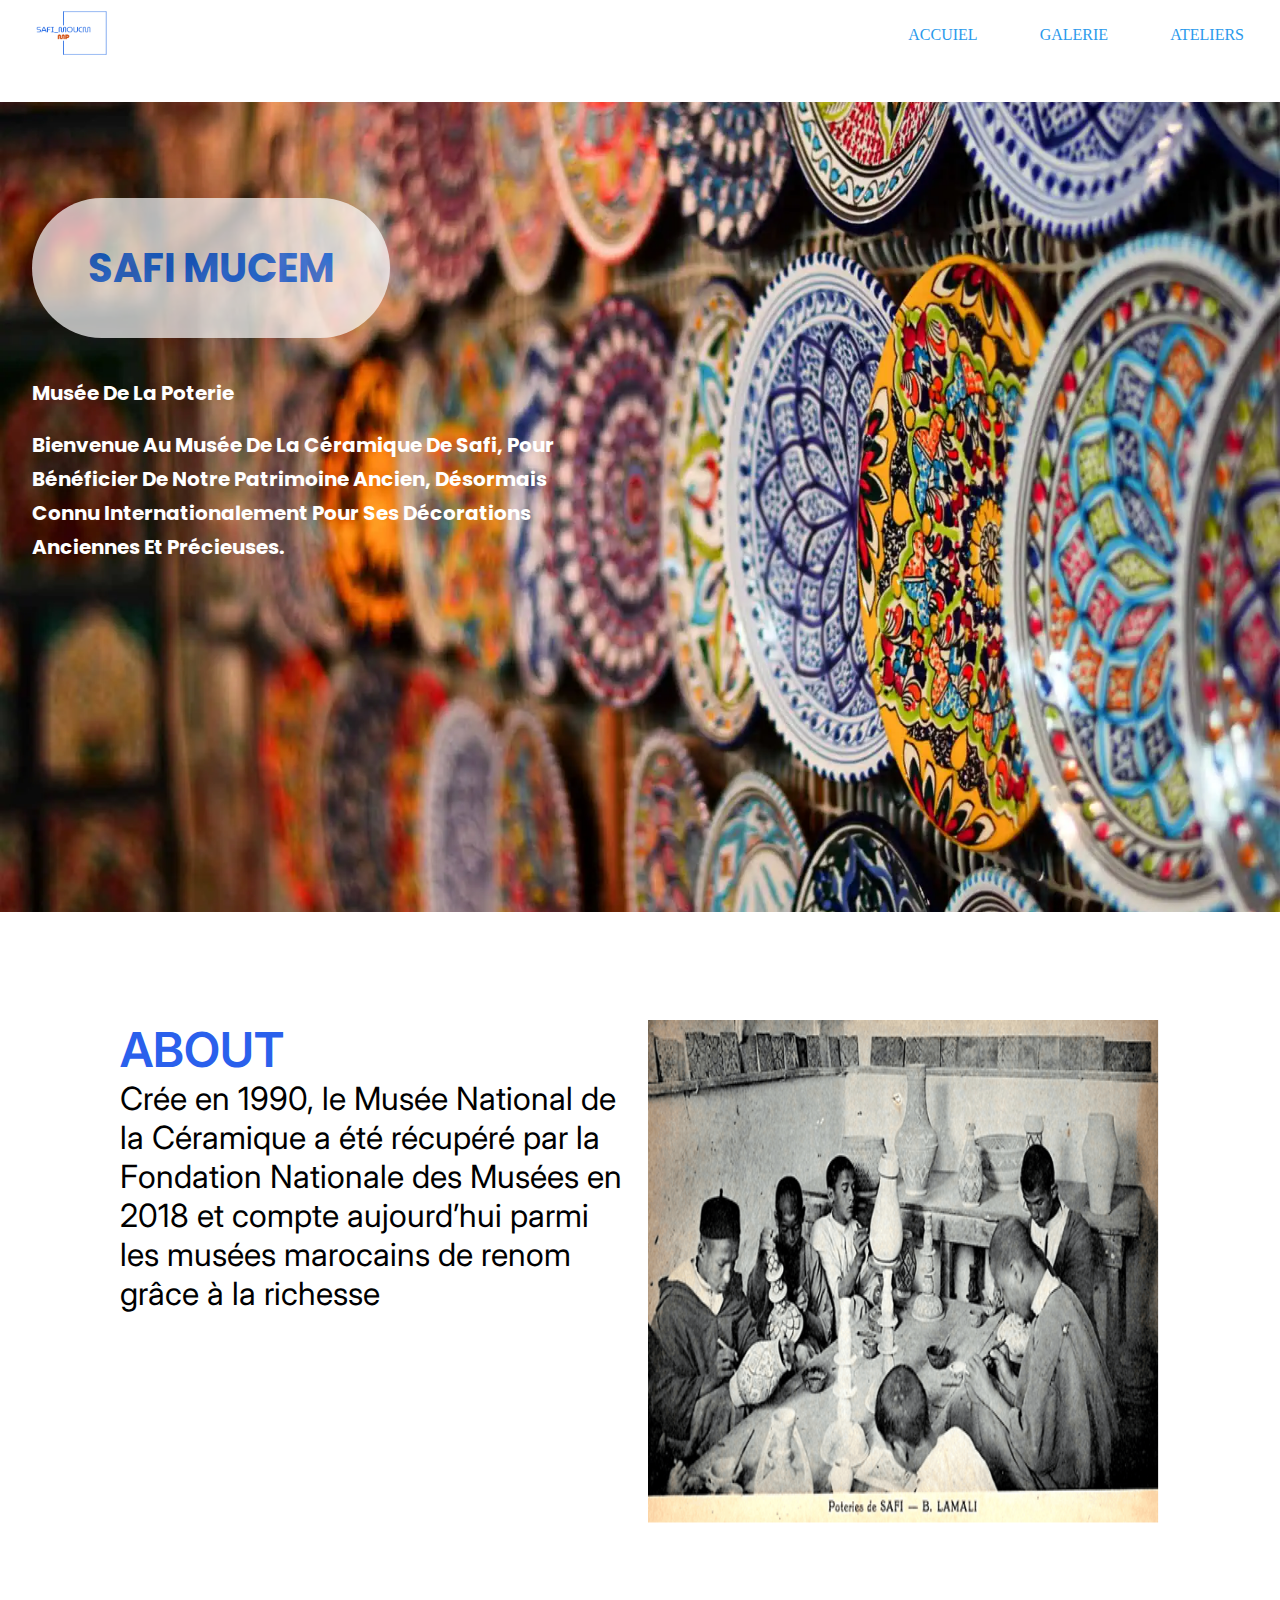
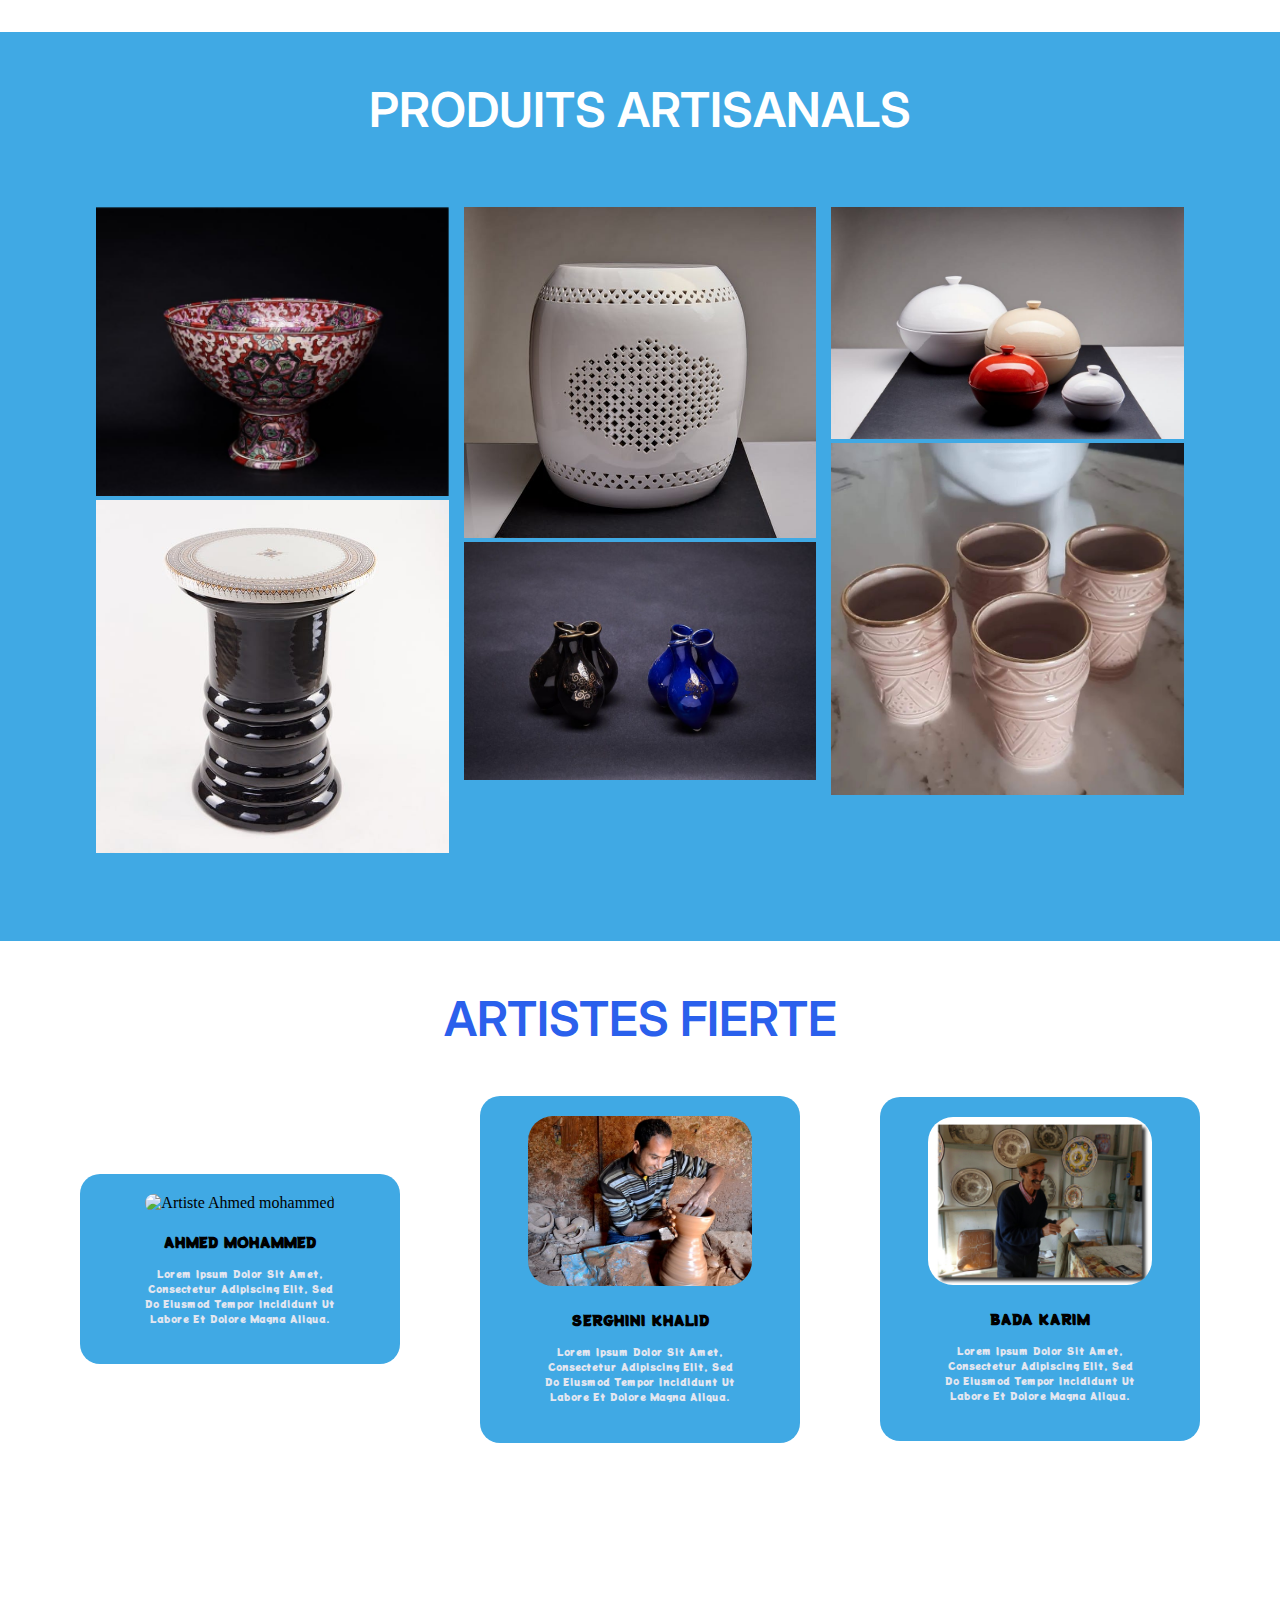
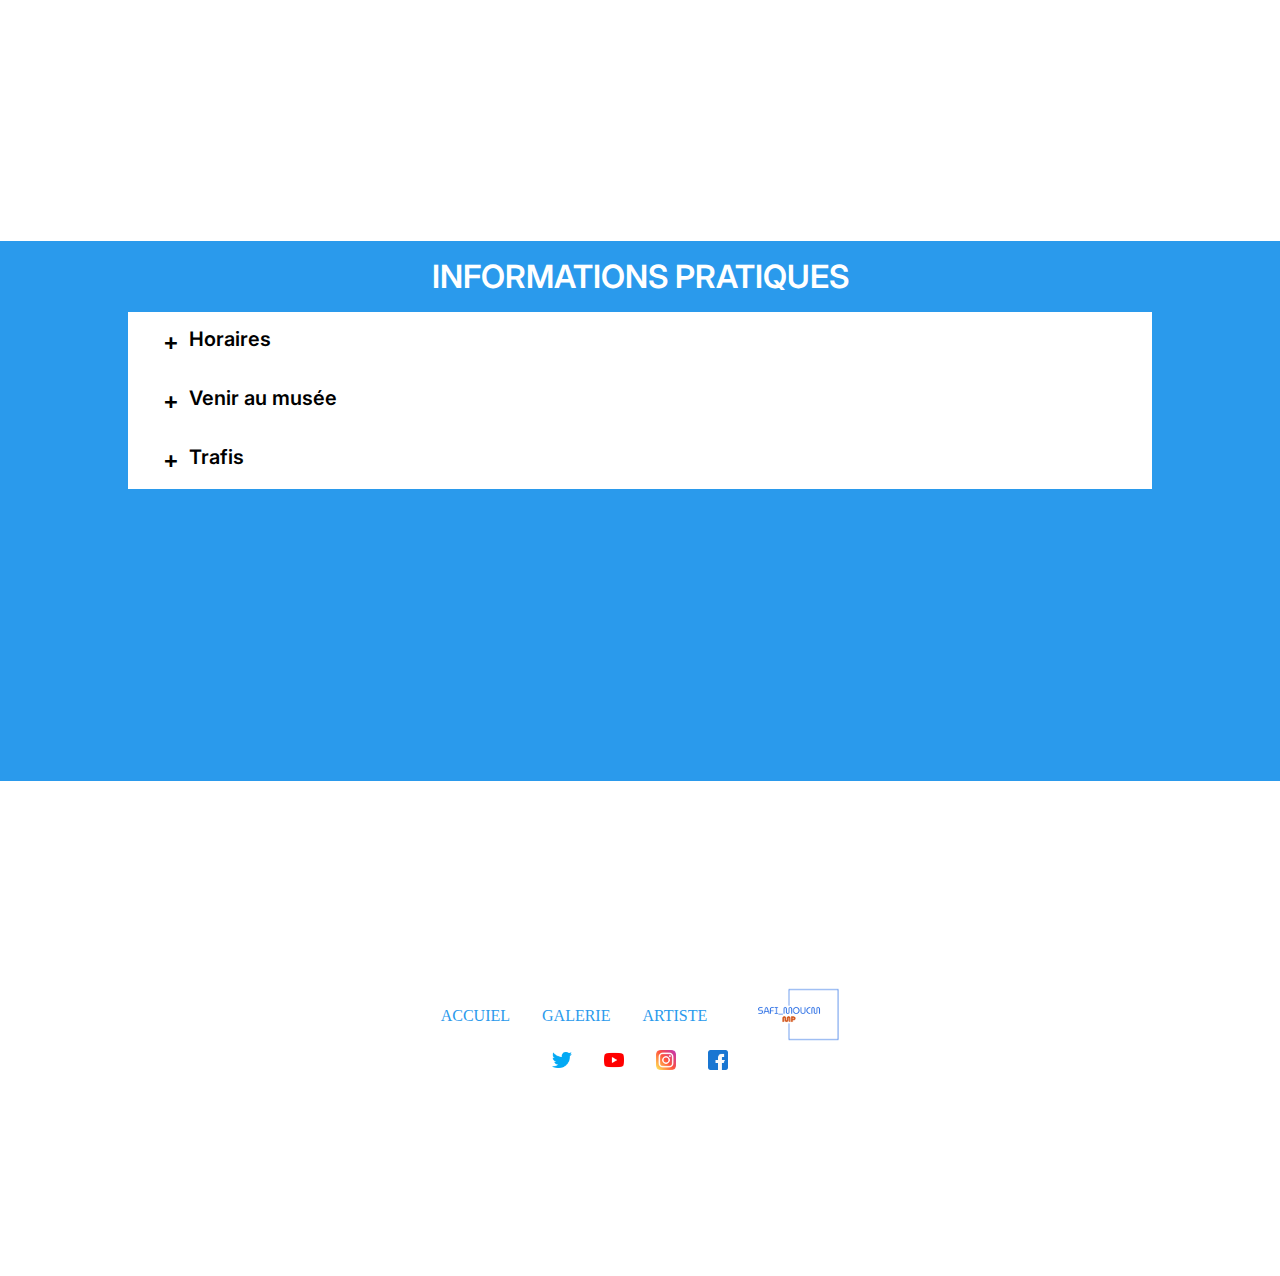
==== commit fa94e585: "modifier texte" ====
--- a/index.html
+++ b/index.html
@@ -34,7 +34,7 @@
     <!-- section hero -->
     <section class="hero">
       <div class="container">
-        <h1>SAFI MOUCEM</h1>
+        <h1>SAFI MUCEM</h1>
         <p>Musée de la Poterie</p>
         <p class="paragraphe">
             Bienvenue au Musée de la Céramique de Safi, pour bénéficier de notre patrimoine ancien,
